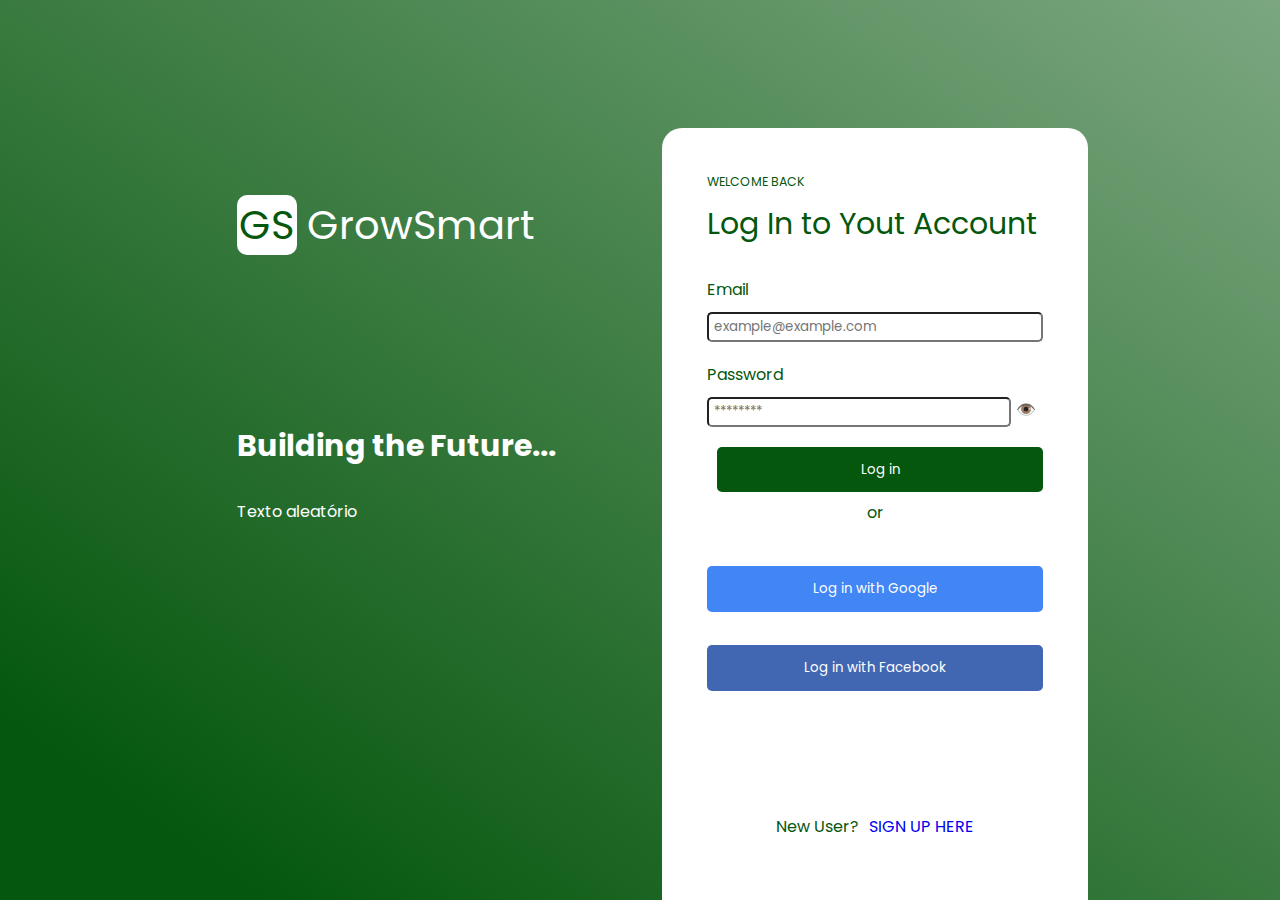
==== index.html @ bb092458 "login / signup screens - v2" ====
<!DOCTYPE html>
<html lang="en">

<head>
    <meta charset="UTF-8">
    <meta name="viewport" content="width=device-width, initial-scale=1.0">

    <link rel="stylesheet" href="/Login/login.css">
    <link rel="stylesheet" href="main.css">

    <title>Log In</title>
</head>

<body>
    <div class="main">

        <div class="left-section">

            <div class="logo">
                <div class="logo-icon">GS</div>
                <div class="logo-text">GrowSmart</div>
            </div>

            <div class="text">
                <h2 class="title">Building the Future...</h2>
                <p class="text">Texto aleatório</p>
            </div>

        </div>

        <div class="right-section">

            <div>
                <p class="subtitle">WELCOME BACK</p>
                <p class="title">Log In to Yout Account</p>

                <form class="forms">
                    <label>Email</label>
                    <input type="email" placeholder="example@example.com" required>

                    <label>Password</label>
                    <div class="password-container">
                        <input type="password" id="password" placeholder="********" required>
                        <span class="show-password">👁️</span>
                    </div>

                    <a href="/Sign-Up/signup.html"><button class="login-btn">Log in</button></a>
                </form>
                <div class="p">or</div>
                <div class="social-login"></div>
                <a href="/Sign-Up/signup.html"><button class="google-btn">Log in with Google</button></a>
                <a href="/Sign-Up/signup.html"><button class="facebook-btn">Log in with Facebook</button></a>
            </div>

            <div class="p">New User? <a href="../Sign-Up/signup.html">SIGN UP HERE</a></div>
        </div>
    </div>
</body>

</html>
---- Login/login.css ----
.main
{
    height: 100vh;
    width: 100vw;

    display: flex;

    padding: 10% 15% 0 15%;

    background: linear-gradient(to top right, #05570D 10%, white 200%);

    box-sizing: border-box;
}

.left-section
{
    display: flex;

    flex-direction: column;

    padding-top: 7.5%;
    padding-left: 5%;

    flex: 1;
}

.text
{
    color: white;
}

.logo
{
    display: flex;

    margin-bottom: 50%;
}

.logo-icon
{
    display: flex;

    width: 60px;
    height: 60px;

    border-radius: 10px;

    justify-content: center;
    align-items: center;

    box-sizing: border-box;

    background-color: white;
    color: #05570D;

    font-size: 40px;
}

.logo-text
{
    display: flex;

    justify-content: center;
    align-items: center;

    margin-left: 10px;
    
    font-size: 40px;

    color: white;
}

.right-section
{
    display: flex;

    flex: 1;
    flex-direction: column;

    background-color: white;
    color: #05570D;

    padding: 5%;
    margin-left: 10%;

    justify-content: space-between;

    border-radius: 20px 20px 0 0;
}

.right-section a
{
    margin-left: 10px;
}

.forms
{
    display: flex;
    flex-direction: column;
}

form label
{
    margin-bottom: 10px;
}

form input
{
    height: 30px;
    width: 100%;

    margin-bottom: 20px;
    padding: 5px;

    box-sizing: border-box;

    border-radius: 5px;
}

.password-container
{
    display: flex;
}

.password-container input
{
    width: calc(100% - 2rem);
    margin-right: 5px;
}

.show-password
{
    position: relative;
    right: 0;   
}

.title
{
    font-size: 30px;

    margin-bottom: 30px;
}

.subtitle
{
    font-size: 12.5px;

    margin-bottom: 10px;
}

<!-- bagunça-->

.social-login 
{
    display: flex;

    text-align: center;
    align-items: center;

    margin: 1rem 0;
}

.p 
{
    display: flex;

    justify-content: center;
    align-items: center;
    
    margin-bottom: 1rem;
}

.login-btn
{
    display: block;

    width: 100%;

    padding: 0.8rem;
    margin-bottom: 0.5rem;

    border: none;
    border-radius: 5px;

    cursor: pointer;

    background-color: #05570D;
    color: white;
}

.google-btn, .facebook-btn 
{
    display: block;

    width: 100%;

    padding: 0.8rem;
    margin-bottom: 0.5rem;

    border: none;
    border-radius: 5px;

    cursor: pointer;
}

.google-btn 
{
    background-color: #4285F4;
    color: #fff;
}

.facebook-btn 
{
    background-color: #4267B2;
    color: #fff;

    margin-bottom: 1rem;
}

.google-btn:hover, .facebook-btn:hover, .signup-btn:hover
{
    opacity: 0.9;
}

form p a 
{
    color: #013220;
    text-decoration: none;
}

form p a:hover 
{
    text-decoration: underline;
}
---- main.css ----
@import url('https://fonts.googleapis.com/css2?family=Poppins:wght@300;400;500;600;700&display=swap');

*
{
  margin: 0;
  padding: 0;
  box-sizing: border-box;
  font-family: 'Poppins', sans-serif;
}

a
{
  text-decoration: none;
}

.sidebar{
    margin: 1.5%;
    border-radius: 20px;
    position: fixed;
    top: 0;
    left: 0;
    height: 95%;
    width: 260px;
    background: #05570D;
    z-index: 100;
    transition: all 0.5s ease;
}
.sidebar.close{
  width: 78px;
}
.sidebar .logo-details{
  height: 60px;
  width: 100%;
  display: flex;
  align-items: center;
}
.sidebar .logo-details i{
  font-size: 30px;
  color: #fff;
  height: 50px;
  min-width: 78px;
  text-align: center;
  line-height: 50px;
}
.sidebar .logo-details .logo_name{
  font-size: 22px;
  color: #fff;
  font-weight: 600;
  transition: 0.3s ease;
  transition-delay: 0.1s;
}
.sidebar.close .logo-details .logo_name{
  transition-delay: 0s;
  opacity: 0;
  pointer-events: none;
}
.sidebar .nav-links{
  height: 100%;
  padding: 30px 0 150px 0;
  overflow: auto;
}
.sidebar.close .nav-links{
  overflow: visible;
}
.sidebar .nav-links::-webkit-scrollbar{
  display: none;
}
.sidebar .nav-links li{
  position: relative;
  list-style: none;
  transition: all 0.4s ease;
}
.sidebar .nav-links li:hover{
  background: #033908;
}
.sidebar .nav-links li .iocn-link{
  display: flex;
  align-items: center;
  justify-content: space-between;
}
.sidebar.close .nav-links li .iocn-link{
  display: block
}
.sidebar .nav-links li i{
  height: 50px;
  min-width: 78px;
  text-align: center;
  line-height: 50px;
  color: #fff;
  font-size: 20px;
  cursor: pointer;
  transition: all 0.3s ease;
}
.sidebar .nav-links li.showMenu i.arrow{
  transform: rotate(-180deg);
}
.sidebar.close .nav-links i.arrow{
  display: none;
}
.sidebar .nav-links li a{
  display: flex;
  align-items: center;
  text-decoration: none;
}
.sidebar .nav-links li a .link_name{
  font-size: 18px;
  font-weight: 400;
  color: #fff;
  transition: all 0.4s ease;
}
.sidebar.close .nav-links li a .link_name{
  opacity: 0;
  pointer-events: none;
}
.sidebar .nav-links li .sub-menu{
  padding: 6px 6px 14px 80px;
  margin-top: -10px;
  background: #033908;
  display: none;
}
.sidebar .nav-links li.showMenu .sub-menu{
  display: block;
}
.sidebar .nav-links li .sub-menu a{
  color: #fff;
  font-size: 15px;
  padding: 5px 0;
  white-space: nowrap;
  opacity: 0.6;
  transition: all 0.3s ease;
}
.sidebar .nav-links li .sub-menu a:hover{
  opacity: 1;
}
.sidebar.close .nav-links li .sub-menu{
  position: absolute;
  left: 100%;
  top: -10px;
  margin-top: 0;
  padding: 10px 20px;
  border-radius: 0 6px 6px 0;
  opacity: 0;
  display: block;
  pointer-events: none;
  transition: 0s;
}
.sidebar.close .nav-links li:hover .sub-menu{
  top: 0;
  opacity: 1;
  pointer-events: auto;
  transition: all 0.4s ease;
}
.sidebar .nav-links li .sub-menu .link_name{
  display: none;
}
.sidebar.close .nav-links li .sub-menu .link_name{
  font-size: 18px;
  opacity: 1;
  display: block;
}
.sidebar .nav-links li .sub-menu.blank{
  opacity: 1;
  pointer-events: auto;
  padding: 3px 20px 6px 16px;
  opacity: 0;
  pointer-events: none;
}
.sidebar .nav-links li:hover .sub-menu.blank{
  top: 50%;
  transform: translateY(-50%);
}
.sidebar .profile-details{
  position: fixed;
  bottom: 0;
  width: 260px;
  display: flex;
  align-items: center;
  justify-content: space-between;
  background: #033908;
  padding: 12px 0;
  transition: all 0.5s ease;
}
.sidebar.close .profile-details{
  background: none;
}
.sidebar.close .profile-details{
  width: 78px;
}
.sidebar .profile-details .profile-content{
  display: flex;
  align-items: center;
}
.sidebar .profile-details img{
  height: 52px;
  width: 52px;
  object-fit: cover;
  border-radius: 16px;
  margin: 0 14px 0 12px;
  background: #033908;
  transition: all 0.5s ease;
}
.sidebar.close .profile-details img{
  padding: 10px;
}
.sidebar .profile-details .profile_name,
.sidebar .profile-details .job{
  color: #fff;
  font-size: 18px;
  font-weight: 500;
  white-space: nowrap;
}
.sidebar.close .profile-details i,
.sidebar.close .profile-details .profile_name,
.sidebar.close .profile-details .job{
  display: none;
}
.sidebar .profile-details .job{
  font-size: 12px;
}
.home-section{
  position: relative;
  background: #E4E9F7;
  height: 100vh;
  left: 260px;
  width: calc(100% - 260px);
  transition: all 0.5s ease;
}
.sidebar.close ~ .home-section{
  left: 78px;
  width: calc(100% - 78px);
}
.home-section .home-content{
  height: 60px;
  display: flex;
  align-items: center;
}
.home-section .home-content .bx-menu,
.home-section .home-content .text{
  color: #05570D;
  font-size: 35px;
}
.home-section .home-content .bx-menu{
  margin: 0 15px;
  cursor: pointer;
}
.home-section .home-content .text{
  font-size: 26px;
  font-weight: 600;
}
@media (max-width: 400px) {
  .sidebar.close .nav-links li .sub-menu{
    display: none;
  }
  .sidebar{
    width: 78px;
  }
  .sidebar.close{
    width: 0;
  }
  .home-section{
    left: 78px;
    width: calc(100% - 78px);
    z-index: 100;
  }
  .sidebar.close ~ .home-section{
    width: 100%;
    left: 0;
  }
}
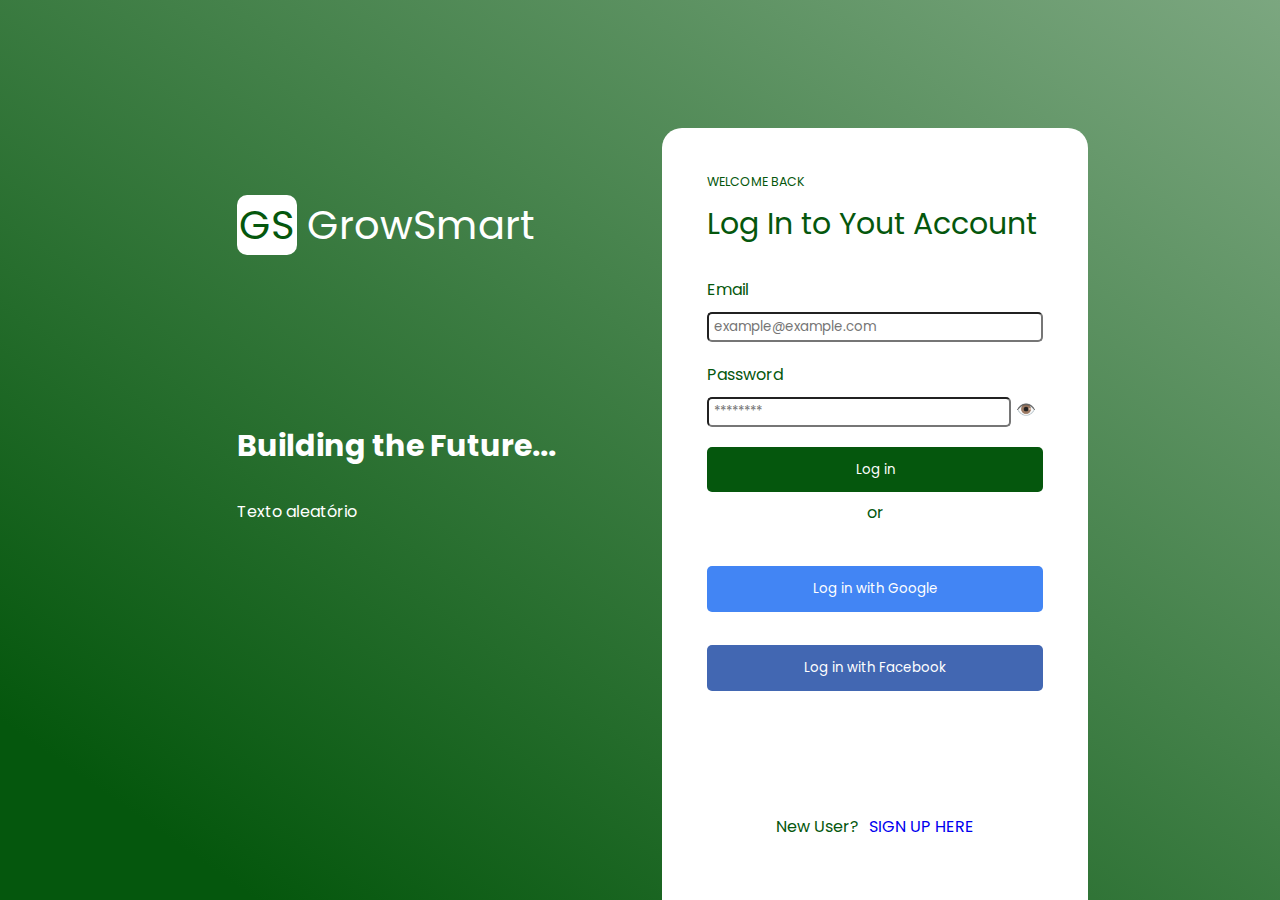
==== commit dcee589d: "correct home page" ====
--- a/index.html
+++ b/index.html
@@ -34,7 +34,7 @@
                 <p class="subtitle">WELCOME BACK</p>
                 <p class="title">Log In to Yout Account</p>
 
-                <form class="forms">
+                <form class="forms" action="Home/home.html">
                     <label>Email</label>
                     <input type="email" placeholder="example@example.com" required>
 
@@ -44,15 +44,15 @@
                         <span class="show-password">👁️</span>
                     </div>
 
-                    <a href="/Sign-Up/signup.html"><button class="login-btn">Log in</button></a>
+                    <a class="a" href="home/home.html"><button class="login-btn">Log in</button></a>
                 </form>
                 <div class="p">or</div>
                 <div class="social-login"></div>
-                <a href="/Sign-Up/signup.html"><button class="google-btn">Log in with Google</button></a>
-                <a href="/Sign-Up/signup.html"><button class="facebook-btn">Log in with Facebook</button></a>
+                <a href="home/home.html"><button class="google-btn">Log in with Google</button></a>
+                <a href="home/home.html"><button class="facebook-btn">Log in with Facebook</button></a>
             </div>
 
-            <div class="p">New User? <a href="../Sign-Up/signup.html">SIGN UP HERE</a></div>
+            <div class="p">New User?<a href="../Sign-Up/signup.html">SIGN UP HERE</a></div>
         </div>
     </div>
 </body>
--- a/Login/login.css
+++ b/Login/login.css
@@ -93,6 +93,11 @@
     margin-left: 10px;
 }
 
+.a 
+{
+    margin: 0 !important;
+}
+
 .forms
 {
     display: flex;
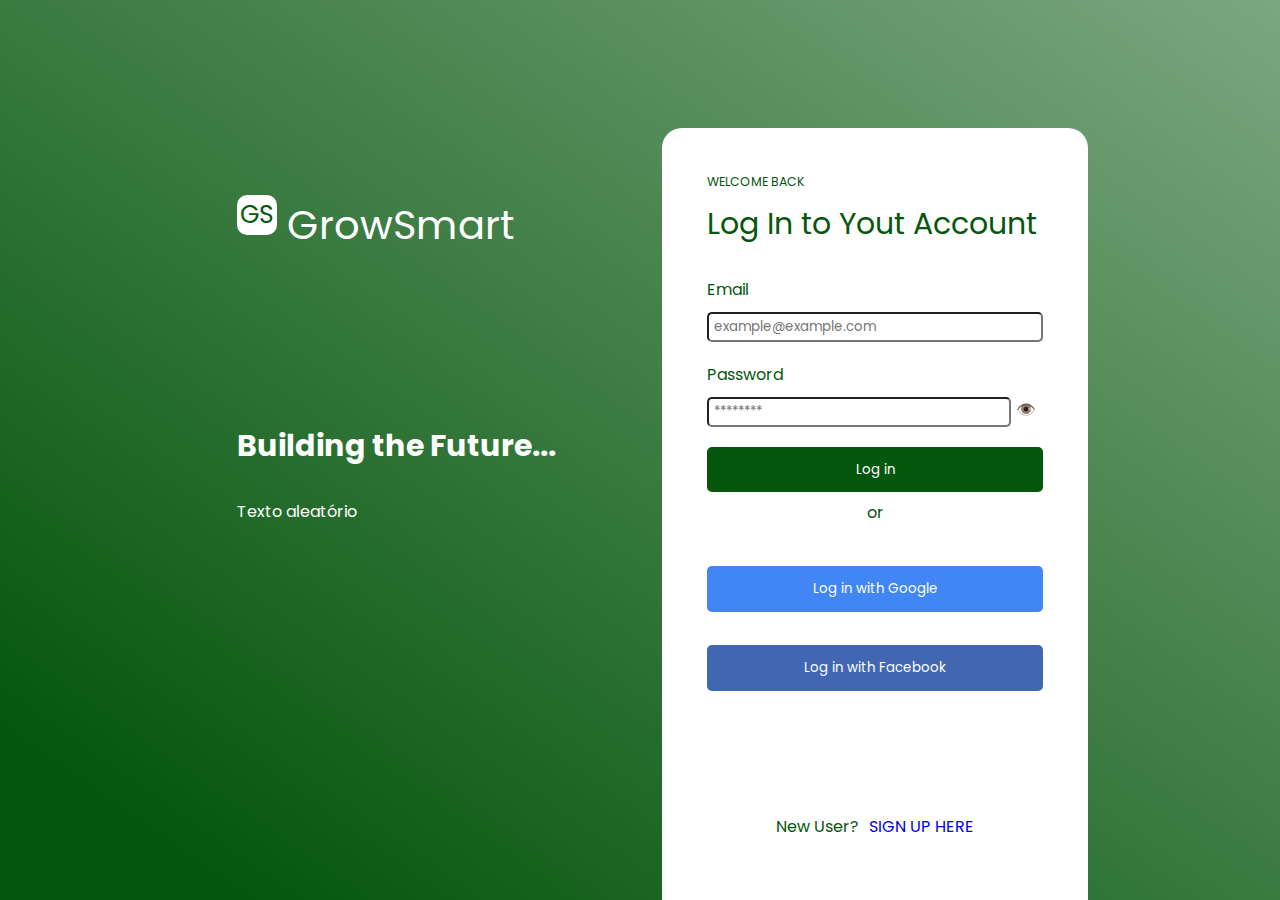
==== commit c30ae0f0: "added firebase" ====
--- a/index.html
+++ b/index.html
@@ -7,6 +7,8 @@
 
     <link rel="stylesheet" href="/Login/login.css">
     <link rel="stylesheet" href="main.css">
+
+    <link rel="script" href="script.js">
 
     <title>Log In</title>
 </head>
--- a/main.css
+++ b/main.css
@@ -13,28 +13,35 @@
   text-decoration: none;
 }
 
-.sidebar{
-    margin: 1.5%;
-    border-radius: 20px;
-    position: fixed;
-    top: 0;
-    left: 0;
-    height: 95%;
-    width: 260px;
-    background: #05570D;
-    z-index: 100;
-    transition: all 0.5s ease;
-}
-.sidebar.close{
+.sidebar
+{
+  height: 95%;
   width: 78px;
-}
+
+  margin: 1.5%;
+  padding-top: 0.75%;
+
+  border-radius: 20px;
+
+  position: fixed;
+
+  top: 0;
+  left: 0;
+  z-index: 100;
+  
+  background: #05570D;
+
+  transition: all 0.5s ease;
+}
+
 .sidebar .logo-details{
   height: 60px;
   width: 100%;
   display: flex;
   align-items: center;
 }
-.sidebar .logo-details i{
+.sidebar .logo-details i
+{
   font-size: 30px;
   color: #fff;
   height: 50px;
@@ -266,4 +273,90 @@
     width: 100%;
     left: 0;
   }
+}
+
+.pie {
+  --p: 50;
+  /* Porcentagem */
+  --b: 5px;
+  /* Grossura */
+  --c: #05570D;
+  /* Color */
+  --w: 50px;
+  /* Tamanho */
+
+  width: var(--w);
+  aspect-ratio: 1/1;
+  position: relative;
+  display: inline-grid;
+  margin: 5px;
+  place-content: center;
+  font-size: 15px;
+  font-weight: bold;
+  font-family: sans-serif;
+}
+
+.pie:before,
+.pie:after {
+  content: "";
+  position: absolute;
+  border-radius: 50%;
+}
+
+.pie:before {
+  inset: 0;
+  background:
+    radial-gradient(farthest-side, var(--c) 98%, #0000) top/var(--b) var(--b) no-repeat,
+    conic-gradient(var(--c) calc(var(--p)*1%), #0000 0);
+  -webkit-mask: radial-gradient(farthest-side, #0000 calc(99% - var(--b)), #000 calc(100% - var(--b)));
+  mask: radial-gradient(farthest-side, #0000 calc(99% - var(--b)), #000 calc(100% - var(--b)));
+}
+
+.pie:after {
+  inset: calc(50% - var(--b)/2);
+  background: var(--c);
+  transform: rotate(calc(var(--p)*3.6deg - 90deg)) translate(calc(var(--w)/2 - 50%));
+}
+
+.animate {
+  animation: p 1s .5s both;
+}
+
+.no-round:before {
+  background-size: 0 0, auto;
+}
+
+.no-round:after {
+  content: none;
+}
+
+@keyframes p {
+  from {
+    --p: 0;
+  }
+}
+
+.logo-icon
+{
+    display: flex;
+
+    width: 40px;
+    height: 40px;
+
+    border-radius: 10px;
+
+    justify-content: center;
+    align-items: center;
+
+    box-sizing: border-box;
+
+    background-color: white;
+    color: #05570D;
+
+    font-size: 25px;
+}
+
+.logo-details {
+    justify-content: center;
+    align-items: center;
 }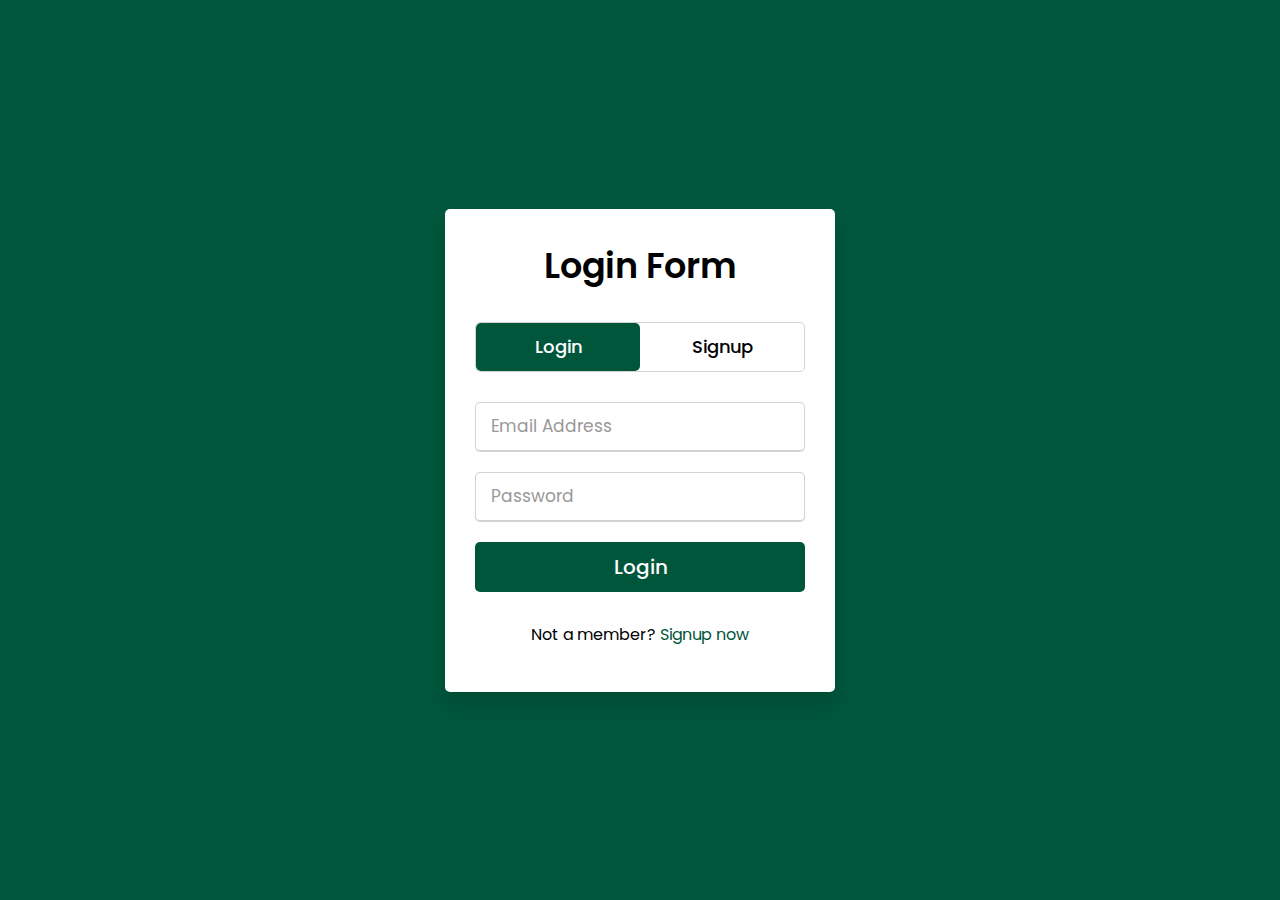
==== commit 5f83f34a: "adição nova pagina login" ====
--- a/index.html
+++ b/index.html
@@ -5,7 +5,7 @@
     <meta charset="UTF-8">
     <meta name="viewport" content="width=device-width, initial-scale=1.0">
 
-    <link rel="stylesheet" href="/Login/login.css">
+    <link rel="stylesheet" href="Login/login.css">
     <link rel="stylesheet" href="main.css">
 
     <link rel="script" href="script.js">
@@ -14,49 +14,82 @@
 </head>
 
 <body>
-    <div class="main">
 
-        <div class="left-section">
 
-            <div class="logo">
-                <div class="logo-icon">GS</div>
-                <div class="logo-text">GrowSmart</div>
-            </div>
+    <div class="wrapper">
+        <div class="title-text">
+           <div class="title login">
+              Login Form
+           </div>
+           <div class="title signup">
+              Signup Form
+           </div>
+        </div>
+        <div class="form-container">
+           <div class="slide-controls">
+              <input type="radio" name="slide" id="login" checked>
+              <input type="radio" name="slide" id="signup">
+              <label for="login" class="slide login">Login</label>
+              <label for="signup" class="slide signup">Signup</label>
+              <div class="slider-tab"></div>
+           </div>
+           <div class="form-inner">
+              <form action="Home/home.html" class="login">
+                 <div class="field">
+                    <input type="text" placeholder="Email Address" required>
+                 </div>
+                 <div class="field">
+                    <input type="password" placeholder="Password" required>
+                 </div>
+                 <!-- <div class="pass-link">
+                    <a href="#">Forgot password?</a>
+                 </div> -->
+                 <div class="field btn">
+                    <div class="btn-layer"></div>
+                    <input type="submit" value="Login">
+                 </div>
+                 <div class="signup-link">
+                    Not a member? <a href="">Signup now</a>
+                 </div>
+              </form>
+              <form action="#" class="signup">
+                 <div class="field">
+                    <input type="text" placeholder="Email Address" required>
+                 </div>
+                 <div class="field">
+                    <input type="password" placeholder="Password" required>
+                 </div>
+                 <div class="field">
+                    <input type="password" placeholder="Confirm password" required>
+                 </div>
+                 <div class="field btn">
+                    <div class="btn-layer"></div>
+                    <input type="submit" value="Signup">
+                 </div>
+              </form>
+           </div>
+        </div>
+     </div>
 
-            <div class="text">
-                <h2 class="title">Building the Future...</h2>
-                <p class="text">Texto aleatório</p>
-            </div>
-
-        </div>
-
-        <div class="right-section">
-
-            <div>
-                <p class="subtitle">WELCOME BACK</p>
-                <p class="title">Log In to Yout Account</p>
-
-                <form class="forms" action="Home/home.html">
-                    <label>Email</label>
-                    <input type="email" placeholder="example@example.com" required>
-
-                    <label>Password</label>
-                    <div class="password-container">
-                        <input type="password" id="password" placeholder="********" required>
-                        <span class="show-password">👁️</span>
-                    </div>
-
-                    <a class="a" href="home/home.html"><button class="login-btn">Log in</button></a>
-                </form>
-                <div class="p">or</div>
-                <div class="social-login"></div>
-                <a href="home/home.html"><button class="google-btn">Log in with Google</button></a>
-                <a href="home/home.html"><button class="facebook-btn">Log in with Facebook</button></a>
-            </div>
-
-            <div class="p">New User?<a href="../Sign-Up/signup.html">SIGN UP HERE</a></div>
-        </div>
-    </div>
+     <script>
+        const loginText = document.querySelector(".title-text .login");
+        const loginForm = document.querySelector("form.login");
+        const loginBtn = document.querySelector("label.login");
+        const signupBtn = document.querySelector("label.signup");
+        const signupLink = document.querySelector("form .signup-link a");
+        signupBtn.onclick = (()=>{
+          loginForm.style.marginLeft = "-50%";
+          loginText.style.marginLeft = "-50%";
+        });
+        loginBtn.onclick = (()=>{
+          loginForm.style.marginLeft = "0%";
+          loginText.style.marginLeft = "0%";
+        });
+        signupLink.onclick = (()=>{
+          signupBtn.click();
+          return false;
+        });
+     </script>
 </body>
 
 </html>--- a/Login/login.css
+++ b/Login/login.css
@@ -1,239 +1,231 @@
-.main
-{
-    height: 100vh;
-    width: 100vw;
-
+
+/* Import Google font - Poppins */
+@import url('https://fonts.googleapis.com/css?family=Poppins:400,500,600,700&display=swap');
+
+* {
+    margin: 0;
+    padding: 0;
+    box-sizing: border-box;
+    font-family: 'Poppins', sans-serif;
+}
+
+html,
+body {
+    display: grid;
+    height: 100%;
+    width: 100%;
+    place-items: center;
+    background: #00563B;
+    ;
+}
+
+@media (max-width: 768px) {
+
+    html,
+    body {
+        display: grid;
+        height: 100%;
+        width: 100%;
+        place-items: normal; 
+        background: #00563B;
+    }
+}
+
+::selection {
+    background: #00563B;
+    color: #fff;
+}
+
+.wrapper {
+    overflow: hidden;
+    max-width: 390px;
+    background: #fff;
+    padding: 30px;
+    border-radius: 5px;
+    box-shadow: 0px 15px 20px rgba(0, 0, 0, 0.1);
+}
+
+.wrapper .title-text {
     display: flex;
-
-    padding: 10% 15% 0 15%;
-
-    background: linear-gradient(to top right, #05570D 10%, white 200%);
-
-    box-sizing: border-box;
-}
-
-.left-section
-{
+    width: 200%;
+}
+
+.wrapper .title {
+    width: 50%;
+    font-size: 35px;
+    font-weight: 600;
+    text-align: center;
+    transition: all 0.6s cubic-bezier(0.68, -0.55, 0.265, 1.55);
+}
+
+.wrapper .slide-controls {
+    position: relative;
     display: flex;
-
-    flex-direction: column;
-
-    padding-top: 7.5%;
-    padding-left: 5%;
-
-    flex: 1;
-}
-
-.text
-{
-    color: white;
-}
-
-.logo
-{
+    height: 50px;
+    width: 100%;
+    overflow: hidden;
+    margin: 30px 0 10px 0;
+    justify-content: space-between;
+    border: 1px solid lightgrey;
+    border-radius: 5px;
+}
+
+.slide-controls .slide {
+    height: 100%;
+    width: 100%;
+    color: #fff;
+    font-size: 18px;
+    font-weight: 500;
+    text-align: center;
+    line-height: 48px;
+    cursor: pointer;
+    z-index: 1;
+    transition: all 0.6s ease;
+}
+
+.slide-controls label.signup {
+    color: #000;
+}
+
+.slide-controls .slider-tab {
+    position: absolute;
+    height: 100%;
+    width: 50%;
+    left: 0;
+    z-index: 0;
+    border-radius: 5px;
+    background: #00563B;
+    transition: all 0.6s cubic-bezier(0.68, -0.55, 0.265, 1.55);
+}
+
+input[type="radio"] {
+    display: none;
+}
+
+#signup:checked~.slider-tab {
+    left: 50%;
+}
+
+#signup:checked~label.signup {
+    color: #fff;
+    cursor: default;
+    user-select: none;
+}
+
+#signup:checked~label.login {
+    color: #000;
+}
+
+#login:checked~label.signup {
+    color: #000;
+}
+
+#login:checked~label.login {
+    cursor: default;
+    user-select: none;
+}
+
+.wrapper .form-container {
+    width: 100%;
+    overflow: hidden;
+}
+
+.form-container .form-inner {
     display: flex;
-
-    margin-bottom: 50%;
-}
-
-.logo-icon
-{
-    display: flex;
-
-    width: 60px;
-    height: 60px;
-
-    border-radius: 10px;
-
-    justify-content: center;
-    align-items: center;
-
-    box-sizing: border-box;
-
-    background-color: white;
-    color: #05570D;
-
-    font-size: 40px;
-}
-
-.logo-text
-{
-    display: flex;
-
-    justify-content: center;
-    align-items: center;
-
-    margin-left: 10px;
-    
-    font-size: 40px;
-
-    color: white;
-}
-
-.right-section
-{
-    display: flex;
-
-    flex: 1;
-    flex-direction: column;
-
-    background-color: white;
-    color: #05570D;
-
-    padding: 5%;
-    margin-left: 10%;
-
-    justify-content: space-between;
-
-    border-radius: 20px 20px 0 0;
-}
-
-.right-section a
-{
-    margin-left: 10px;
-}
-
-.a 
-{
-    margin: 0 !important;
-}
-
-.forms
-{
-    display: flex;
-    flex-direction: column;
-}
-
-form label
-{
-    margin-bottom: 10px;
-}
-
-form input
-{
-    height: 30px;
-    width: 100%;
-
-    margin-bottom: 20px;
-    padding: 5px;
-
-    box-sizing: border-box;
-
-    border-radius: 5px;
-}
-
-.password-container
-{
-    display: flex;
-}
-
-.password-container input
-{
-    width: calc(100% - 2rem);
-    margin-right: 5px;
-}
-
-.show-password
-{
+    width: 200%;
+}
+
+.form-container .form-inner form {
+    width: 50%;
+    transition: all 0.6s cubic-bezier(0.68, -0.55, 0.265, 1.55);
+}
+
+.form-inner form .field {
+    height: 50px;
+    width: 100%;
+    margin-top: 20px;
+}
+
+.form-inner form .field input {
+    height: 100%;
+    width: 100%;
+    outline: none;
+    padding-left: 15px;
+    border-radius: 5px;
+    border: 1px solid lightgrey;
+    border-bottom-width: 2px;
+    font-size: 17px;
+    transition: all 0.3s ease;
+}
+
+.form-inner form .field input:focus {
+    border-color: #00563B;
+    /* box-shadow: inset 0 0 3px #fb6aae; */
+}
+
+.form-inner form .field input::placeholder {
+    color: #999;
+    transition: all 0.3s ease;
+}
+
+form .field input:focus::placeholder {
+    color: #b3b3b3;
+}
+
+.form-inner form .pass-link {
+    margin-top: 5px;
+}
+
+.form-inner form .signup-link {
+    text-align: center;
+    margin-top: 30px;
+}
+
+.form-inner form .pass-link a,
+.form-inner form .signup-link a {
+    color: #00563B;
+    text-decoration: none;
+}
+
+.form-inner form .pass-link a:hover,
+.form-inner form .signup-link a:hover {
+    text-decoration: underline;
+}
+
+form .btn {
+    height: 50px;
+    width: 100%;
+    border-radius: 5px;
     position: relative;
-    right: 0;   
-}
-
-.title
-{
-    font-size: 30px;
-
-    margin-bottom: 30px;
-}
-
-.subtitle
-{
-    font-size: 12.5px;
-
-    margin-bottom: 10px;
-}
-
-<!-- bagunça-->
-
-.social-login 
-{
-    display: flex;
-
-    text-align: center;
-    align-items: center;
-
-    margin: 1rem 0;
-}
-
-.p 
-{
-    display: flex;
-
-    justify-content: center;
-    align-items: center;
-    
-    margin-bottom: 1rem;
-}
-
-.login-btn
-{
-    display: block;
-
-    width: 100%;
-
-    padding: 0.8rem;
-    margin-bottom: 0.5rem;
-
+    overflow: hidden;
+}
+
+form .btn .btn-layer {
+    height: 100%;
+    width: 300%;
+    position: absolute;
+    left: -100%;
+    background: #00563B;
+    border-radius: 5px;
+    transition: all 0.4s ease;
+    ;
+}
+
+form .btn:hover .btn-layer {
+    left: 0;
+}
+
+form .btn input[type="submit"] {
+    height: 100%;
+    width: 100%;
+    z-index: 1;
+    position: relative;
+    background: none;
     border: none;
-    border-radius: 5px;
-
+    color: #fff;
+    padding-left: 0;
+    border-radius: 5px;
+    font-size: 20px;
+    font-weight: 500;
     cursor: pointer;
-
-    background-color: #05570D;
-    color: white;
-}
-
-.google-btn, .facebook-btn 
-{
-    display: block;
-
-    width: 100%;
-
-    padding: 0.8rem;
-    margin-bottom: 0.5rem;
-
-    border: none;
-    border-radius: 5px;
-
-    cursor: pointer;
-}
-
-.google-btn 
-{
-    background-color: #4285F4;
-    color: #fff;
-}
-
-.facebook-btn 
-{
-    background-color: #4267B2;
-    color: #fff;
-
-    margin-bottom: 1rem;
-}
-
-.google-btn:hover, .facebook-btn:hover, .signup-btn:hover
-{
-    opacity: 0.9;
-}
-
-form p a 
-{
-    color: #013220;
-    text-decoration: none;
-}
-
-form p a:hover 
-{
-    text-decoration: underline;
 }--- a/main.css
+++ b/main.css
@@ -359,4 +359,75 @@
 .logo-details {
     justify-content: center;
     align-items: center;
-}+}
+
+
+.menu-toggle{
+  display: none;
+}
+
+@media (max-width: 768px) {
+  .sidebar {
+    width: 0;
+    height: 100vh;
+    margin: 0;
+    padding: 0;
+    border-radius: 0;
+    background: rgba(5, 87, 13, 0.95);
+    overflow: hidden;
+    z-index: 1000;
+    transition: all 0.5s ease-in-out;
+  }
+
+  .sidebar.open {
+    width: 250px;
+  }
+
+  .sidebar .logo-details,
+  .sidebar .nav-links,
+  .sidebar .profile-details {
+    opacity: 0;
+    pointer-events: none;
+    transition: opacity 0.3s ease-in-out;
+  }
+
+  .sidebar.open .logo-details,
+  .sidebar.open .nav-links,
+  .sidebar.open .profile-details {
+    opacity: 1;
+    pointer-events: auto;
+    align-items: end;
+  }
+
+  .home-section {
+    width: 100%;
+    left: 0;
+    transition: all 0.5s ease;
+  }
+
+  /* Botão de menu hambúrguer */
+  .menu-toggle {
+    display: flex;
+    position: fixed;
+    top: 15px;
+    left: 15px;
+    z-index: 1100;
+    background: #05570D;
+    width: 45px;
+    height: 45px;
+    border-radius: 50%;
+    justify-content: center;
+    align-items: center;
+    cursor: pointer;
+  }
+
+  .menu-toggle i {
+    color: #fff;
+    font-size: 24px;
+  }
+
+  .sidebar.open ~ .home-section {
+    filter: brightness(0.7);
+    pointer-events: none;
+  }
+}
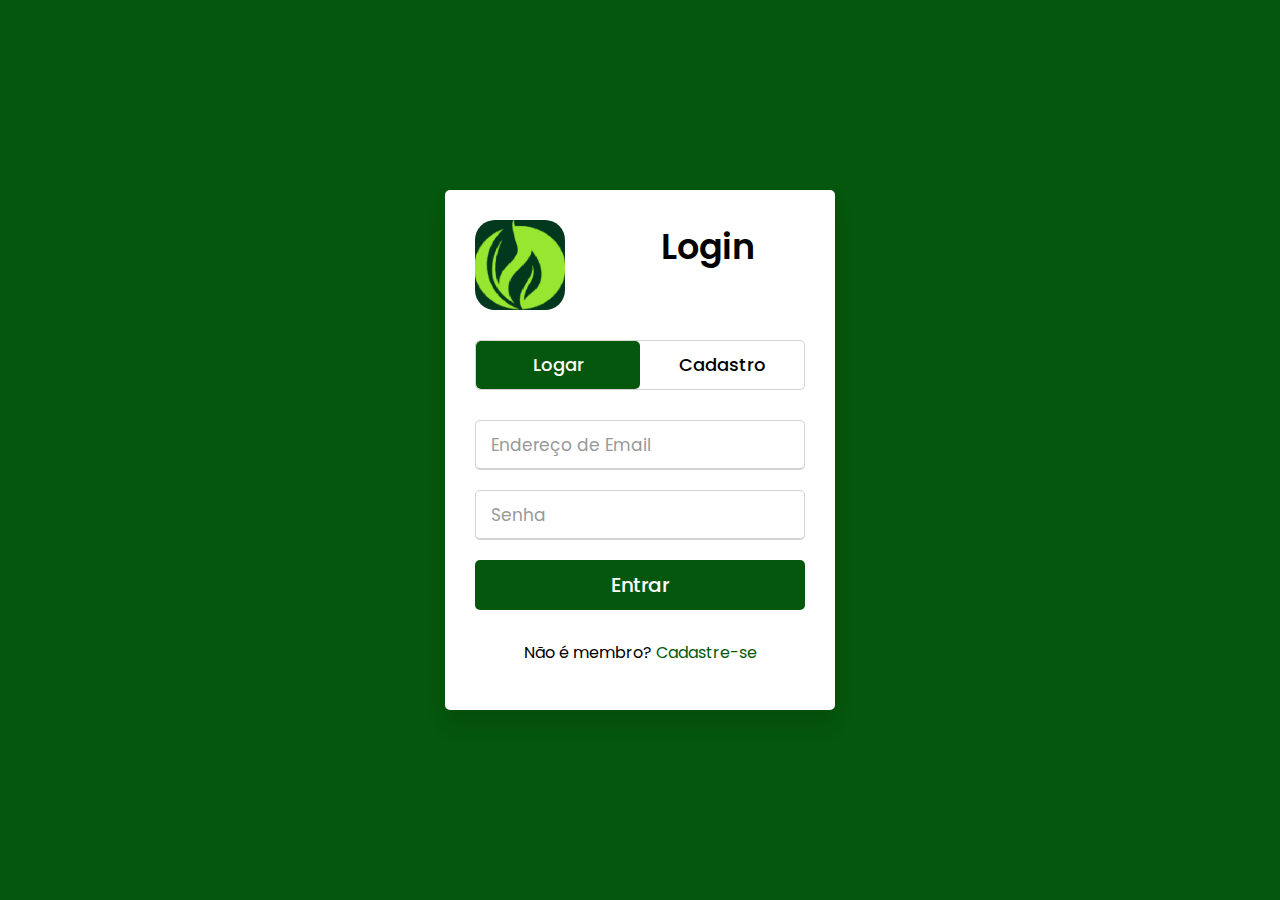
==== commit 8f19fd85: "Atualização da tela de login com logo" ====
--- a/index.html
+++ b/index.html
@@ -2,94 +2,97 @@
 <html lang="en">
 
 <head>
-    <meta charset="UTF-8">
-    <meta name="viewport" content="width=device-width, initial-scale=1.0">
+   <meta charset="UTF-8">
+   <meta name="viewport" content="width=device-width, initial-scale=1.0">
 
-    <link rel="stylesheet" href="Login/login.css">
-    <link rel="stylesheet" href="main.css">
+   <link rel="stylesheet" href="Login/login.css">
+   <link rel="stylesheet" href="main.css">
 
-    <link rel="script" href="script.js">
+   <link rel="script" href="script.js">
 
-    <title>Log In</title>
+   <title>Log In</title>
 </head>
 
 <body>
 
 
-    <div class="wrapper">
-        <div class="title-text">
-           <div class="title login">
-              Login Form
-           </div>
-           <div class="title signup">
-              Signup Form
-           </div>
-        </div>
-        <div class="form-container">
-           <div class="slide-controls">
-              <input type="radio" name="slide" id="login" checked>
-              <input type="radio" name="slide" id="signup">
-              <label for="login" class="slide login">Login</label>
-              <label for="signup" class="slide signup">Signup</label>
-              <div class="slider-tab"></div>
-           </div>
-           <div class="form-inner">
-              <form action="Home/home.html" class="login">
-                 <div class="field">
-                    <input type="text" placeholder="Email Address" required>
-                 </div>
-                 <div class="field">
-                    <input type="password" placeholder="Password" required>
-                 </div>
-                 <!-- <div class="pass-link">
+   <div class="wrapper">
+      <div class="title-text">
+         <div class="logo">
+            <img src="assets/Logo Grow Smart.png"> 
+         </div>
+         <div class="title login">
+            Login
+         </div>
+         <div class="title signup">
+            Cadastro
+         </div>
+      </div>
+      <div class="form-container">
+         <div class="slide-controls">
+            <input type="radio" name="slide" id="login" checked>
+            <input type="radio" name="slide" id="signup">
+            <label for="login" class="slide login">Logar</label>
+            <label for="signup" class="slide signup">Cadastro</label>
+            <div class="slider-tab"></div>
+         </div>
+         <div class="form-inner">
+            <form action="home/home.html" class="login">
+               <div class="field">
+                  <input type="email" placeholder="Endereço de Email" required>
+               </div>
+               <div class="field">
+                  <input type="password" placeholder="Senha" required>
+               </div>
+               <!-- <div class="pass-link">
                     <a href="#">Forgot password?</a>
                  </div> -->
-                 <div class="field btn">
-                    <div class="btn-layer"></div>
-                    <input type="submit" value="Login">
-                 </div>
-                 <div class="signup-link">
-                    Not a member? <a href="">Signup now</a>
-                 </div>
-              </form>
-              <form action="#" class="signup">
-                 <div class="field">
-                    <input type="text" placeholder="Email Address" required>
-                 </div>
-                 <div class="field">
-                    <input type="password" placeholder="Password" required>
-                 </div>
-                 <div class="field">
-                    <input type="password" placeholder="Confirm password" required>
-                 </div>
-                 <div class="field btn">
-                    <div class="btn-layer"></div>
-                    <input type="submit" value="Signup">
-                 </div>
-              </form>
-           </div>
-        </div>
-     </div>
+               <div class="field btn">
+                  <div class="btn-layer"></div>
+                  <input type="submit" value="Entrar">
+               </div>
+               <div class="signup-link">
+                  Não é membro? <a href="">Cadastre-se</a>
+               </div>
+            </form>
+            <form action="#" class="signup">
+               <div class="field">
+                  <input type="text" placeholder="Endereço de Email" required>
+               </div>
+               <div class="field">
+                  <input type="password" placeholder="Senha" required>
+               </div>
+               <div class="field">
+                  <input type="password" placeholder="Confirmar senha" required>
+               </div>
+               <div class="field btn">
+                  <div class="btn-layer"></div>
+                  <input type="submit" value="Cadastrar">
+               </div>
+            </form>
+         </div>
+      </div>
+   </div>
 
-     <script>
-        const loginText = document.querySelector(".title-text .login");
-        const loginForm = document.querySelector("form.login");
-        const loginBtn = document.querySelector("label.login");
-        const signupBtn = document.querySelector("label.signup");
-        const signupLink = document.querySelector("form .signup-link a");
-        signupBtn.onclick = (()=>{
-          loginForm.style.marginLeft = "-50%";
-          loginText.style.marginLeft = "-50%";
-        });
-        loginBtn.onclick = (()=>{
-          loginForm.style.marginLeft = "0%";
-          loginText.style.marginLeft = "0%";
-        });
-        signupLink.onclick = (()=>{
-          signupBtn.click();
-          return false;
-        });
-     </script>
+   <script>
+      const loginText = document.querySelector(".title-text .login");
+      const loginForm = document.querySelector("form.login");
+      const loginBtn = document.querySelector("label.login");
+      const signupBtn = document.querySelector("label.signup");
+      const signupLink = document.querySelector("form .signup-link a");
+      signupBtn.onclick = (() => {
+         loginForm.style.marginLeft = "-50%";
+         loginText.style.marginLeft = "-50%";
+      });
+      loginBtn.onclick = (() => {
+         loginForm.style.marginLeft = "0%";
+         loginText.style.marginLeft = "0%";
+      });
+      signupLink.onclick = (() => {
+         signupBtn.click();
+         return false;
+      });
+   </script>
 </body>
 
 </html>--- a/Login/login.css
+++ b/Login/login.css
@@ -15,7 +15,7 @@
     height: 100%;
     width: 100%;
     place-items: center;
-    background: #00563B;
+    background: #05570D;
     ;
 }
 
@@ -27,12 +27,12 @@
         height: 100%;
         width: 100%;
         place-items: normal; 
-        background: #00563B;
+        background: #05570D;
     }
 }
 
 ::selection {
-    background: #00563B;
+    background: #05570D;
     color: #fff;
 }
 
@@ -94,7 +94,7 @@
     left: 0;
     z-index: 0;
     border-radius: 5px;
-    background: #00563B;
+    background: #05570D;
     transition: all 0.6s cubic-bezier(0.68, -0.55, 0.265, 1.55);
 }
 
@@ -159,7 +159,7 @@
 }
 
 .form-inner form .field input:focus {
-    border-color: #00563B;
+    border-color: #05570D;
     /* box-shadow: inset 0 0 3px #fb6aae; */
 }
 
@@ -183,7 +183,7 @@
 
 .form-inner form .pass-link a,
 .form-inner form .signup-link a {
-    color: #00563B;
+    color: #05570D;
     text-decoration: none;
 }
 
@@ -205,7 +205,7 @@
     width: 300%;
     position: absolute;
     left: -100%;
-    background: #00563B;
+    background: #05570D;
     border-radius: 5px;
     transition: all 0.4s ease;
     ;
@@ -228,4 +228,10 @@
     font-size: 20px;
     font-weight: 500;
     cursor: pointer;
+}
+
+.logo, .logo img {
+    width: 90px;
+    height: 90px;
+    border-radius: 20px;
 }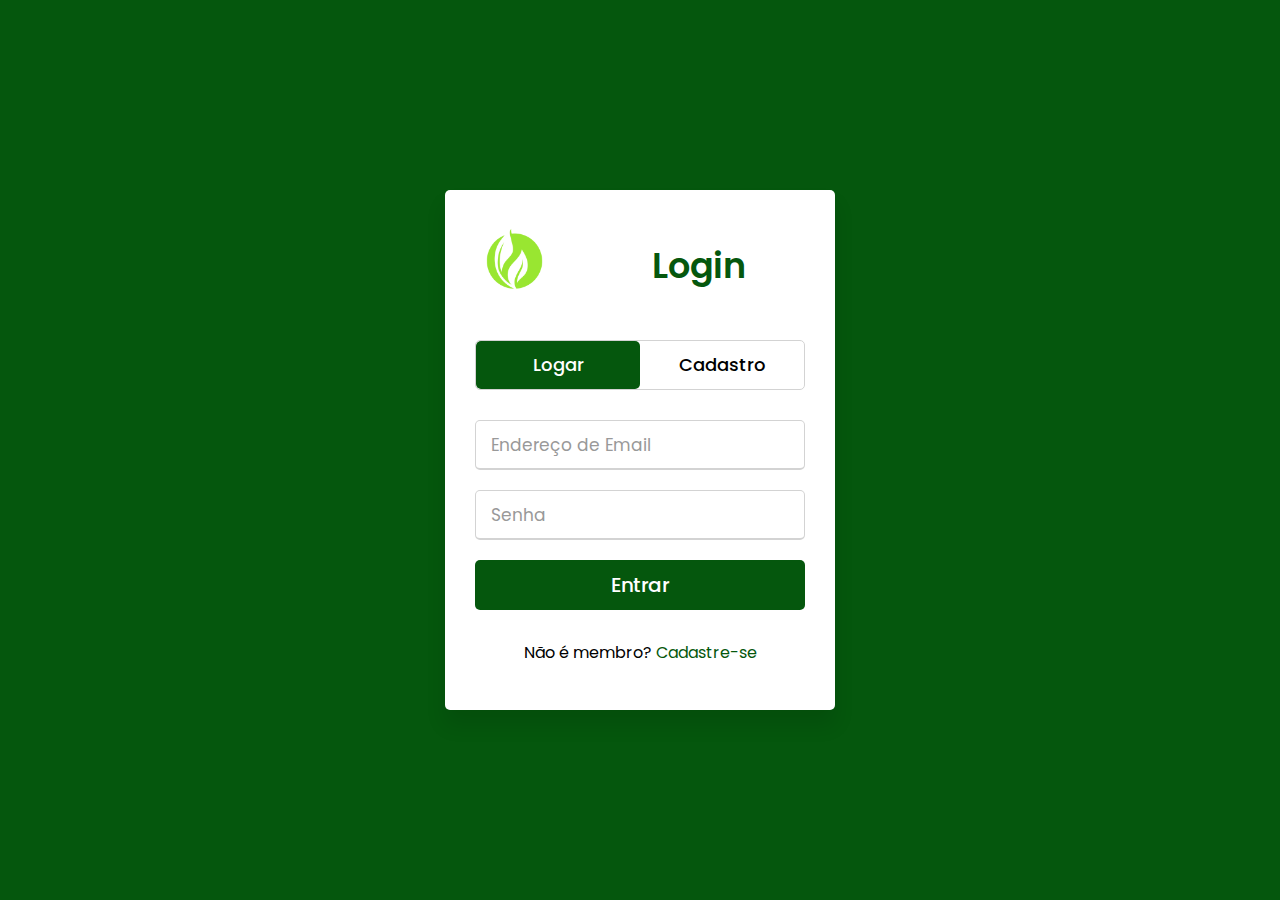
==== commit 51811c18: "correções login" ====
--- a/index.html
+++ b/index.html
@@ -19,7 +19,7 @@
    <div class="wrapper">
       <div class="title-text">
          <div class="logo">
-            <img src="assets/Logo Grow Smart.png"> 
+            <img src="assets/Logo Grow Smart.png" style="max-width: 100%;height: auto"> 
          </div>
          <div class="title login">
             Login
--- a/Login/login.css
+++ b/Login/login.css
@@ -29,6 +29,19 @@
         place-items: normal; 
         background: #05570D;
     }
+
+    .wrapper
+    {
+        max-width: none !important;
+        width: 100vw;
+    }
+
+    .wrapper .title {
+        width: 45%!important;
+        font-weight: 600;
+        text-align: center;
+        transition: all 0.6s cubic-bezier(0.68, -0.55, 0.265, 1.55);
+    }
 }
 
 ::selection {
@@ -47,7 +60,12 @@
 
 .wrapper .title-text {
     display: flex;
+
     width: 200%;
+
+    align-items: center;
+
+    color: #05570D;
 }
 
 .wrapper .title {
@@ -234,4 +252,5 @@
     width: 90px;
     height: 90px;
     border-radius: 20px;
+    z-index: 1000;
 }